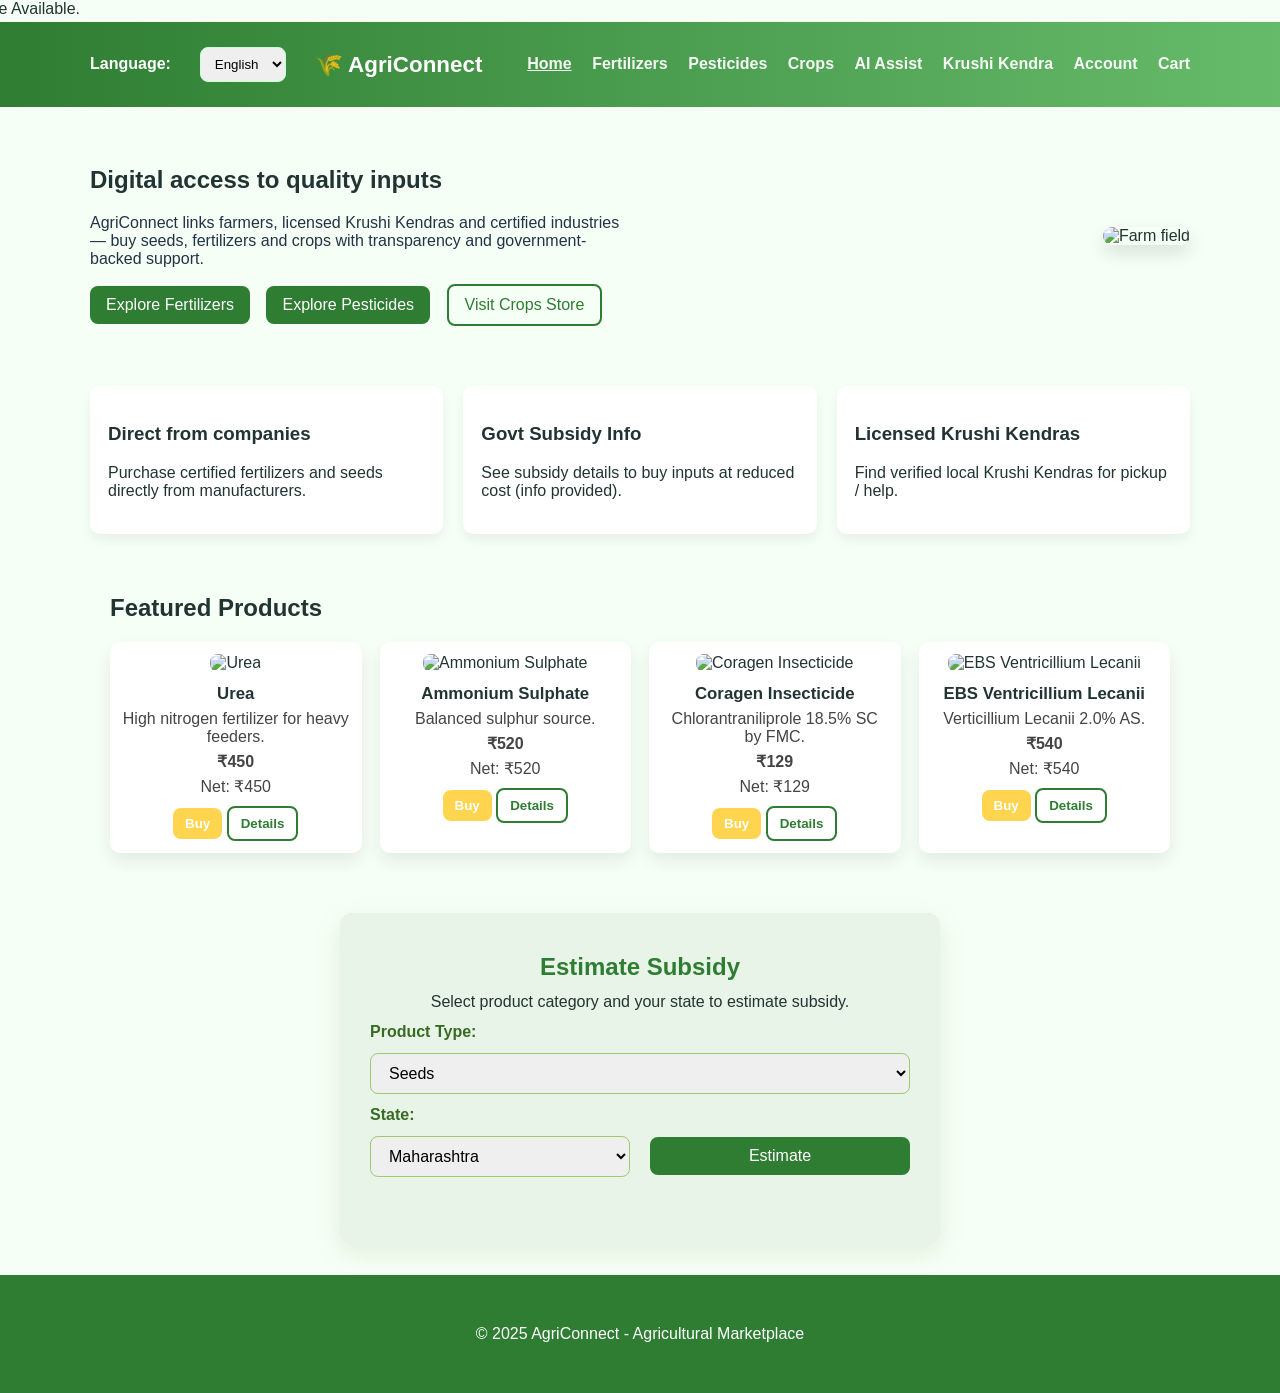
==== index.html @ 607aef21 "Add files via upload" ====
<!DOCTYPE html>
<html lang="en">

<head>
    <meta charset="utf-8" />
    <meta name="viewport" content="width=device-width,initial-scale=1" />
    <title>AgriConnect — Home</title>
    <link rel="stylesheet" href="style.css" />
    <script src="script.js" defer></script>
</head>

<body>

    <marquee direction="right" data-en="Offers are Available." data-hi="ऑफर उपलब्ध हैं।">
        Offers are Available.
    </marquee>

    <header class="site-header">
        <div class="container header-inner">
            <h4>Language:</h4>
            <select id="language-select" class="language-select">
                <option value="en">English</option>
                <option value="hi">हिंदी</option>
            </select>
            <h1 class="logo">🌾 AgriConnect</h1>
            <nav class="main-nav">
                <a href="index.html">Home</a>
                <a href="fertilizers.html">Fertilizers</a>
                <a href="pesticides.html">Pesticides</a>
                <a href="crops.html">Crops</a>
                <a href="disease.html">AI Assist</a>
                <a href="krushikendra.html">Krushi Kendra</a>
                <a href="account.html">Account</a>
                <a href="cart.html">Cart</a>
            </nav>
        </div>
    </header>

    <main>
        <section class="hero container">
            <div class="hero-left">
                <h2 data-en="Digital access to quality inputs" data-hi="गुणवत्तापूर्ण इनपुट तक डिजिटल पहुंच">Digital
                    access to quality inputs</h2>
                <p class="lead"
                    data-en="AgriConnect links farmers, licensed Krushi Kendras and certified industries — buy seeds, fertilizers and crops with transparency and government-backed support."
                    data-hi="एग्रीकनेक्ट किसानों, लाइसेंस प्राप्त कृषि केंद्रों और प्रमाणित उद्योगों को जोड़ता है — बीज, उर्वरक और फसलें पारदर्शिता और सरकारी समर्थन के साथ खरीदें।">
                    AgriConnect links farmers, licensed Krushi Kendras and certified industries — buy seeds, fertilizers
                    and crops with transparency and government-backed support.
                </p>
                <div class="cta-row">
                    <a class="btn" href="fertilizers.html">Explore Fertilizers</a>
                    <a class="btn" href="pesticides.html">Explore Pesticides</a>
                    <a class="btn outline" href="crops.html">Visit Crops Store</a>
                </div>
            </div>
            <div class="hero-right">
                <img src="farmfiled.jpg" alt="Farm field" />
            </div>
        </section>

        <section class="features container">
            <div class="feature">
                <h3 data-en="Direct from companies" data-hi="कंपनियों से सीधे">Direct from companies</h3>
                <p data-en="Purchase certified fertilizers and seeds directly from manufacturers."
                    data-hi="प्रमाणित उर्वरक और बीज सीधे निर्माताओं से खरीदें।">Purchase certified fertilizers and seeds
                    directly from manufacturers.</p>
            </div>
            <div class="feature">
                <h3 data-en="Govt Subsidy Info" data-hi="सरकारी सब्सिडी जानकारी">Govt Subsidy Info</h3>
                <p data-en="See subsidy details to buy inputs at reduced cost (info provided)."
                    data-hi="कम लागत पर इनपुट खरीदने के लिए सब्सिडी विवरण देखें (जानकारी प्रदान की गई)।">See subsidy
                    details to buy inputs at reduced cost (info provided).</p>
            </div>
            <div class="feature">
                <h3 data-en="Licensed Krushi Kendras" data-hi="लाइसेंस प्राप्त कृषि केंद्र">Licensed Krushi Kendras</h3>
                <p data-en="Find verified local Krushi Kendras for pickup / help."
                    data-hi="पिकअप / मदद के लिए सत्यापित स्थानीय कृषि केंद्र खोजें।">Find verified local Krushi Kendras
                    for pickup / help.</p>
            </div>
        </section>


        <!-- New Product Listing Section -->
        <section class="products container" aria-label="Products">
            <h2>Featured Products</h2>
            <div id="product-grid" class="grid grid-4" tabindex="0">
                <!-- Products will be dynamically rendered here by JavaScript -->
            </div>

            <!-- New Product Listing Section -->
            <template id="product-template">
                <article class="card product" tabindex="0">
                    <img class="product-img" src="" alt="" />
                    <h3 class="product-title"></h3>
                    <p class="product-meta"></p>
                    <p class="price">₹0</p>
                    <p class="net-price"></p>
                    <div class="card-actions">
                        <button class="btn-buy btn" type="button" aria-label="Buy product">Buy</button>
                        <button class="btn-details btn outline" type="button" aria-label="View details">Details</button>
                    </div>
                </article>
            </template>
        </section>

        <!-- Subsidy Estimator Section -->
        <section class="subsidy-estimator container" aria-label="Subsidy Estimator">
            <h2 data-en="Estimate Subsidy" data-hi="सब्सिडी का अनुमान लगाएं">Estimate Subsidy</h2>
            <form id="subsidy-form" aria-describedby="subsidy-instructions">
                <div id="subsidy-instructions" data-en="Select product category and your state to estimate subsidy."
                    data-hi="सब्सिडी का अनुमान लगाने के लिए उत्पाद श्रेणी और अपनी राज्य चुनें।">Select product category
                    and your state to estimate subsidy.</div>
                <label for="prod-type" data-en="Product Type:" data-hi="उत्पाद प्रकार:">Product Type:</label>
                <select id="prod-type" name="prod-type" required>
                    <option value="seeds" selected>Seeds</option>
                    <option value="fertiliser">Fertilizer</option>
                    <option value="pesticide">Pesticide</option>
                </select>

                <label for="state" data-en="State:" data-hi="राज्य:">State:</label>
                <select id="state" name="state" required>
                    <option value="maharashtra" selected>Maharashtra</option>
                    <option value="karnataka">Karnataka</option>
                    <option value="uttarpradesh">Uttar Pradesh</option>
                    <option value="tamilnadu">Tamil Nadu</option>
                </select>
                <button class="btn" type="submit" data-en="Estimate" data-hi="अनुमान">Estimate</button>
            </form>
            <div id="subsidy-result" aria-live="polite" class="subsidy-result-container"></div>
        </section>
    </main>

    <!-- Product Details Modal -->
    <div id="detailsModal" class="modal" aria-hidden="true">
        <div class="modal-content">
            <button class="modal-close" onclick="closeModal()">✕</button>
            <img id="modalImg" src="" alt="" />
            <div class="modal-body">
                <h3 id="modalName"></h3>
                <p id="modalDesc"></p>
                <p class="price" id="modalPrice"></p>
                <button class="btn" onclick="buyItem()">Buy</button>
                <button class="btn cart-btn" style="margin-left: 10px;">Add to Cart</button>
            </div>
        </div>
    </div>

    <footer class="site-footer">
        <div class="container">
            <p>© 2025 AgriConnect - Agricultural Marketplace</p>
        </div>
    </footer>
</body>

</html>
---- style.css ----
/* Reset & base */
* {
    box-sizing: border-box;
}

body {
    margin: 0;
    font-family: Arial, Helvetica, sans-serif;
    background: #f6fff6;
    color: #233;
}

.container {
    max-width: 1100px;
    margin: 0 auto;
    padding: 20px;
}

/* Header / Nav */
.site-header {
    background: linear-gradient(90deg, #2e7d32, #66bb6a);
    color: #fff;
}

.header-inner {
    display: flex;
    align-items: center;
    justify-content: space-between;
    gap: 20px;
    padding: 12px 0;
}

.logo {
    margin: 0;
    font-size: 1.4rem;
}

.main-nav a {
    color: white;
    text-decoration: none;
    margin-left: 16px;
    font-weight: 600;
    opacity: 0.95;
}

.main-nav a.active {
    text-decoration: underline;
}

.main-nav a:hover {
    opacity: 1;
}

/* Hero */
.hero {
    display: flex;
    gap: 30px;
    align-items: center;
    padding: 40px 0;
}

.hero-left {
    flex: 1;
}

.hero-right {
    flex: 1;
    text-align: right;
}

.hero-right img {
    width: 90%;
    border-radius: 12px;
    box-shadow: 0 8px 18px rgba(0, 0, 0, 0.12);
}

.lead {
    color: #234;
    margin-top: 8px;
}

/* Buttons */
.btn {
    display: inline-block;
    background: #2e7d32;
    color: #fff;
    padding: 10px 16px;
    border-radius: 8px;
    text-decoration: none;
}

.btn.outline {
    background: transparent;
    border: 2px solid #2e7d32;
    color: #2e7d32;
}

.cta-row .btn+.btn {
    margin-left: 12px;
}

/* Features */
.features {
    display: flex;
    gap: 20px;
    justify-content: space-between;
    padding: 20px 0;
}

.feature {
    flex: 1;
    background: #fff;
    padding: 18px;
    border-radius: 10px;
    box-shadow: 0 6px 12px rgba(0, 0, 0, 0.06);
}

/* Page Head */
.page-head {
    display: flex;
    align-items: center;
    justify-content: space-between;
    gap: 12px;
    padding: 18px 0;
}

.tools {
    display: flex;
    gap: 10px;
    align-items: center;
}

/* Inputs & selects */
input[type="search"],
select {
    padding: 8px 10px;
    border-radius: 8px;
    border: 1px solid #cfd;
}

/* Grid layout helpers */
.grid {
    display: grid;
    gap: 18px;
    margin: 20px 0;
}

.grid-4 {
    grid-template-columns: repeat(4, 1fr);
}

.grid-3 {
    grid-template-columns: repeat(3, 1fr);
}

.grid-2 {
    grid-template-columns: repeat(2, 1fr);
}

/* Cards */
.card {
    background: #fff;
    border-radius: 10px;
    padding: 12px;
    box-shadow: 0 8px 18px rgba(0, 0, 0, 0.08);
    text-align: center;
    transition: transform .18s ease, background .18s;
}

.card img {
    width: 100%;
    height: 160px;
    object-fit: cover;
    border-radius: 8px;
}

.card h3 {
    margin: 12px 0 6px;
    font-size: 1.05rem;
}

.card p {
    margin: 6px 0;
    color: #444;
}

.card:hover {
    transform: translateY(-6px);
}

/* Price & actions */
.price {
    color: #2e7d32;
    font-weight: 700;
    margin-top: 8px;
}

.card-actions {
    margin-top: 10px;
}

.card-actions button {
    background: #ffd54f;
    border: none;
    padding: 8px 12px;
    border-radius: 8px;
    cursor: pointer;
    font-weight: 700;
}

/* Modal */
.modal {
    position: fixed;
    inset: 0;
    display: none;
    align-items: center;
    justify-content: center;
    background: rgba(0, 0, 0, 0.5);
    z-index: 50;
    padding: 20px;
}

.modal[aria-hidden="false"] {
    display: flex;
}

.modal-content {
    background: #fff;
    width: min(900px, 96%);
    border-radius: 12px;
    display: flex;
    gap: 18px;
    padding: 18px;
    align-items: flex-start;
    position: relative;
}

.modal-content img {
    width: 40%;
    border-radius: 8px;
    object-fit: cover;
}

.modal-body {
    flex: 1;
    text-align: left;
}

.modal-close {
    background: transparent;
    border: none;
    font-size: 20px;
    position: absolute;
    right: 30px;
    top: 20px;
    cursor: pointer;
    color: #333;
}

.modal-actions {
    display: flex;
    gap: 10px;
    justify-content: center;
    margin-top: 20px;
}

.btn-buy {
    background: #2e7d32;
    color: #fff;
    border: none;
    padding: 10px 16px;
    border-radius: 8px;
    cursor: pointer;
    font-weight: 600;
}

.btn-buy:hover {
    background: #1b5e20;
}

.btn-add-cart {
    background: #ff9800;
    color: #fff;
    border: none;
    padding: 10px 16px;
    border-radius: 8px;
    cursor: pointer;
    font-weight: 600;
}

.btn-add-cart:hover {
    background: #e68900;
}

/* New colorful login popup style */
.colorful-login-popup {
    position: fixed;
    top: 50%;
    left: 50%;
    transform: translate(-50%, -50%);
    background: linear-gradient(135deg, #66bb6a, #a5d6a7);
    padding: 2.5rem;
    border-radius: 20px;
    box-shadow: 0 8px 25px rgba(0, 0, 0, 0.3);
    z-index: 10000;
    width: 320px;
    color: #1b5e20;
    font-family: 'Segoe UI', Tahoma, Geneva, Verdana, sans-serif;
    box-sizing: border-box;
}

.colorful-login-popup h2 {
    margin-top: 0;
    margin-bottom: 1rem;
    font-weight: 700;
    font-size: 1.8rem;
    text-align: center;
    text-shadow: 1px 1px 2px #388e3c;
}

.colorful-login-popup form {
    display: flex;
    flex-direction: column;
    gap: 0.8rem;
}

.colorful-login-popup label {
    font-weight: 600;
}

.colorful-login-popup input[type="text"] {
    padding: 0.5rem;
    border-radius: 12px;
    border: 2px solid #2e7d32;
    outline: none;
    font-size: 1rem;
    transition: border-color 0.3s ease;
}

.colorful-login-popup input[type="text"]:focus {
    border-color: #81c784;
    box-shadow: 0 0 6px #81c784;
}

.colorful-login-popup button[type="submit"] {
    background-color: #2e7d32;
    color: white;
    padding: 0.75rem;
    border: none;
    border-radius: 12px;
    font-size: 1.1rem;
    font-weight: 700;
    cursor: pointer;
    margin-top: 1rem;
    transition: background-color 0.3s ease;
}

.colorful-login-popup button[type="submit"]:hover {
    background-color: #1b5e20;
}

/* Close button style for popup */
.popup-close-btn {
    display: block;
    width: 100%;
    background-color: #a5d6a7;
    color: #1b5e20;
    border: none;
    padding: 0.7rem;
    border-radius: 12px;
    font-weight: 600;
    cursor: pointer;
    margin-top: 1rem;
    transition: background-color 0.3s ease;
    box-shadow: 0 3px 8px rgba(0, 0, 0, 0.2);
    text-align: center;
}

.popup-close-btn:hover {
    background-color: #81c784;
}


/* Footer */
.site-footer {
    background: #2e7d32;
    color: #fff;
    padding: 14px 0;
    margin-top: 30px;
    text-align: center;
}

/* Responsive */
@media (max-width: 1000px) {
    .grid-4 {
        grid-template-columns: repeat(3, 1fr);
    }

    .hero-right img {
        width: 100%;
    }
}

@media (max-width: 760px) {

    .grid-4,
    .grid-3 {
        grid-template-columns: repeat(2, 1fr);
    }

    .grid-2 {
        grid-template-columns: 1fr;
    }

    .hero {
        flex-direction: column;
        text-align: center;
    }

    .hero-right {
        order: -1;
    }

    .header-inner {
        flex-direction: column;
        gap: 12px;
    }

    .modal-content {
        flex-direction: column;
    }

    .modal-content img {
        width: 100%;
    }
}

@media (max-width:420px) {

    .grid-4,
    .grid-3 {
        grid-template-columns: 1fr;
    }
}

.farmer-details-section {
    background: linear-gradient(135deg, #a5d6a7, #66bb6a);
    padding: 2rem 2.5rem;
    border-radius: 16px;
    box-shadow: 0 8px 20px rgba(46, 125, 50, 0.3);
    color: #1b3c17;
    margin-top: 2rem;
}

.farmer-details-section h2 {
    font-size: 2rem;
    font-weight: 700;
    color: #234d20;
    margin-bottom: 1.5rem;
    text-align: center;
    text-shadow: 1px 1px 2px #4caf50;
}

.farmer-details-section form {
    display: grid;
    grid-template-columns: 1fr 1fr;
    gap: 1.2rem 3rem;
}

.farmer-details-section .form-group {
    display: flex;
    flex-direction: column;
}

.farmer-details-section label {
    font-weight: 600;
    margin-bottom: 0.4rem;
    color: #2e7d32;
}

.farmer-details-section input[type="text"],
.farmer-details-section input[type="email"],
.farmer-details-section input[type="tel"],
.farmer-details-section input[type="date"],
.farmer-details-section select,
.farmer-details-section textarea,
.farmer-details-section input[type="file"] {
    padding: 0.5rem 0.8rem;
    font-size: 1rem;
    border: 2px solid #4caf50;
    border-radius: 12px;
    outline: none;
    transition: border-color 0.3s ease, box-shadow 0.3s ease;
}

.farmer-details-section input[type="text"]:focus,
.farmer-details-section input[type="email"]:focus,
.farmer-details-section input[type="tel"]:focus,
.farmer-details-section input[type="date"]:focus,
.farmer-details-section select:focus,
.farmer-details-section textarea:focus,
.farmer-details-section input[type="file"]:focus {
    border-color: #81c784;
    box-shadow: 0 0 8px #81c784;
}

.farmer-details-section textarea {
    resize: vertical;
    min-height: 4.5rem;
}

.farmer-details-section .button-group {
    grid-column: 1 / -1;
    display: flex;
    justify-content: center;
    gap: 1.5rem;
    margin-top: 1.5rem;
}

.btn-save,
.btn-edit {
    cursor: pointer;
    padding: 0.75rem 2.5rem;
    border: none;
    border-radius: 12px;
    font-size: 1.1rem;
    font-weight: 700;
    transition: background-color 0.3s ease;
    color: white;
    box-shadow: 0 4px 12px rgba(46, 125, 50, 0.4);
}

.btn-save {
    background-color: #2e7d32;
}

.btn-save:hover {
    background-color: #1b5e20;
}

.btn-edit {
    background-color: #81c784;
    color: #1b3c17;
}

.btn-edit:hover {
    background-color: #519657;
    color: white;
}

/* Farmer details display styles */
#farmer-details-display {
    margin-top: 2rem;
    display: flex;
    gap: 2rem;
    flex-wrap: wrap;
    justify-content: center;
    align-items: flex-start;
}

/* Container for the farmer image */
.farmer-image-container {
    flex: 0 0 180px;
    max-width: 180px;
    height: 220px;
    border-radius: 12px;
    overflow: hidden;
    box-shadow: 0 8px 16px rgba(46, 125, 50, 0.3);
    border: 3px solid #4caf50;
}

.farmer-image-container img {
    width: 100%;
    height: 100%;
    object-fit: cover;
    display: block;
}



/* Responsive for smaller screens */
@media (max-width: 720px) {
    .farmer-details-section form {
        grid-template-columns: 1fr;
    }

    #farmer-details-display {
        flex-direction: column;
        align-items: center;
    }

    .farmer-details-container {
        grid-template-columns: 1fr;
        width: 100%;
    }
}




/* Subsidy Estimator Styles */
.subsidy-estimator {
    background: #e8f4e8;
    padding: 20px 30px;
    border-radius: 12px;
    margin: 20px auto;
    max-width: 600px;
    box-shadow: 0 8px 24px rgba(114, 145, 67, 0.15);
}

.subsidy-estimator h2 {
    color: #2e7d32;
    font-weight: 700;
    margin-bottom: 12px;
    text-align: center;
}

.subsidy-estimator form {
    display: flex;
    flex-wrap: wrap;
    gap: 12px 20px;
    justify-content: center;
    align-items: center;
}

.subsidy-estimator label {
    flex: 0 0 100%;
    font-weight: 600;
    color: #386b22;
}

.subsidy-estimator select,
.subsidy-estimator button {
    flex: 1 1 140px;
    padding: 10px 14px;
    border: 1px solid #9ccc6d;
    border-radius: 8px;
    font-size: 1rem;
    cursor: pointer;
    transition: border-color 0.3s ease;
}

.subsidy-estimator select:focus,
.subsidy-estimator button:hover {
    border-color: #519657;
    outline: none;
}

.subsidy-estimator button {
    background-color: #2e7d32;
    color: white;
    border: none;
}

#subsidy-result {
    margin-top: 16px;
    font-weight: 600;
    text-align: center;
    color: #315a11;
    min-height: 2rem;
}

/* Additional info containers for AI advice, subsidy, Krushi Kendra */
.additional-info-container {
    display: grid;
    grid-template-columns: repeat(3, 1fr);
    gap: 20px;
    margin-top: 20px;
}

.info-box {
    width: 100%;
    padding: 15px;
    border: 1px solid #ddd;
    border-radius: 8px;
    background-color: #f9f9f9;
    box-shadow: 0 2px 4px rgba(0, 0, 0, 0.1);
}

.info-box h3 {
    margin-top: 0;
    color: #2e7d32;
}
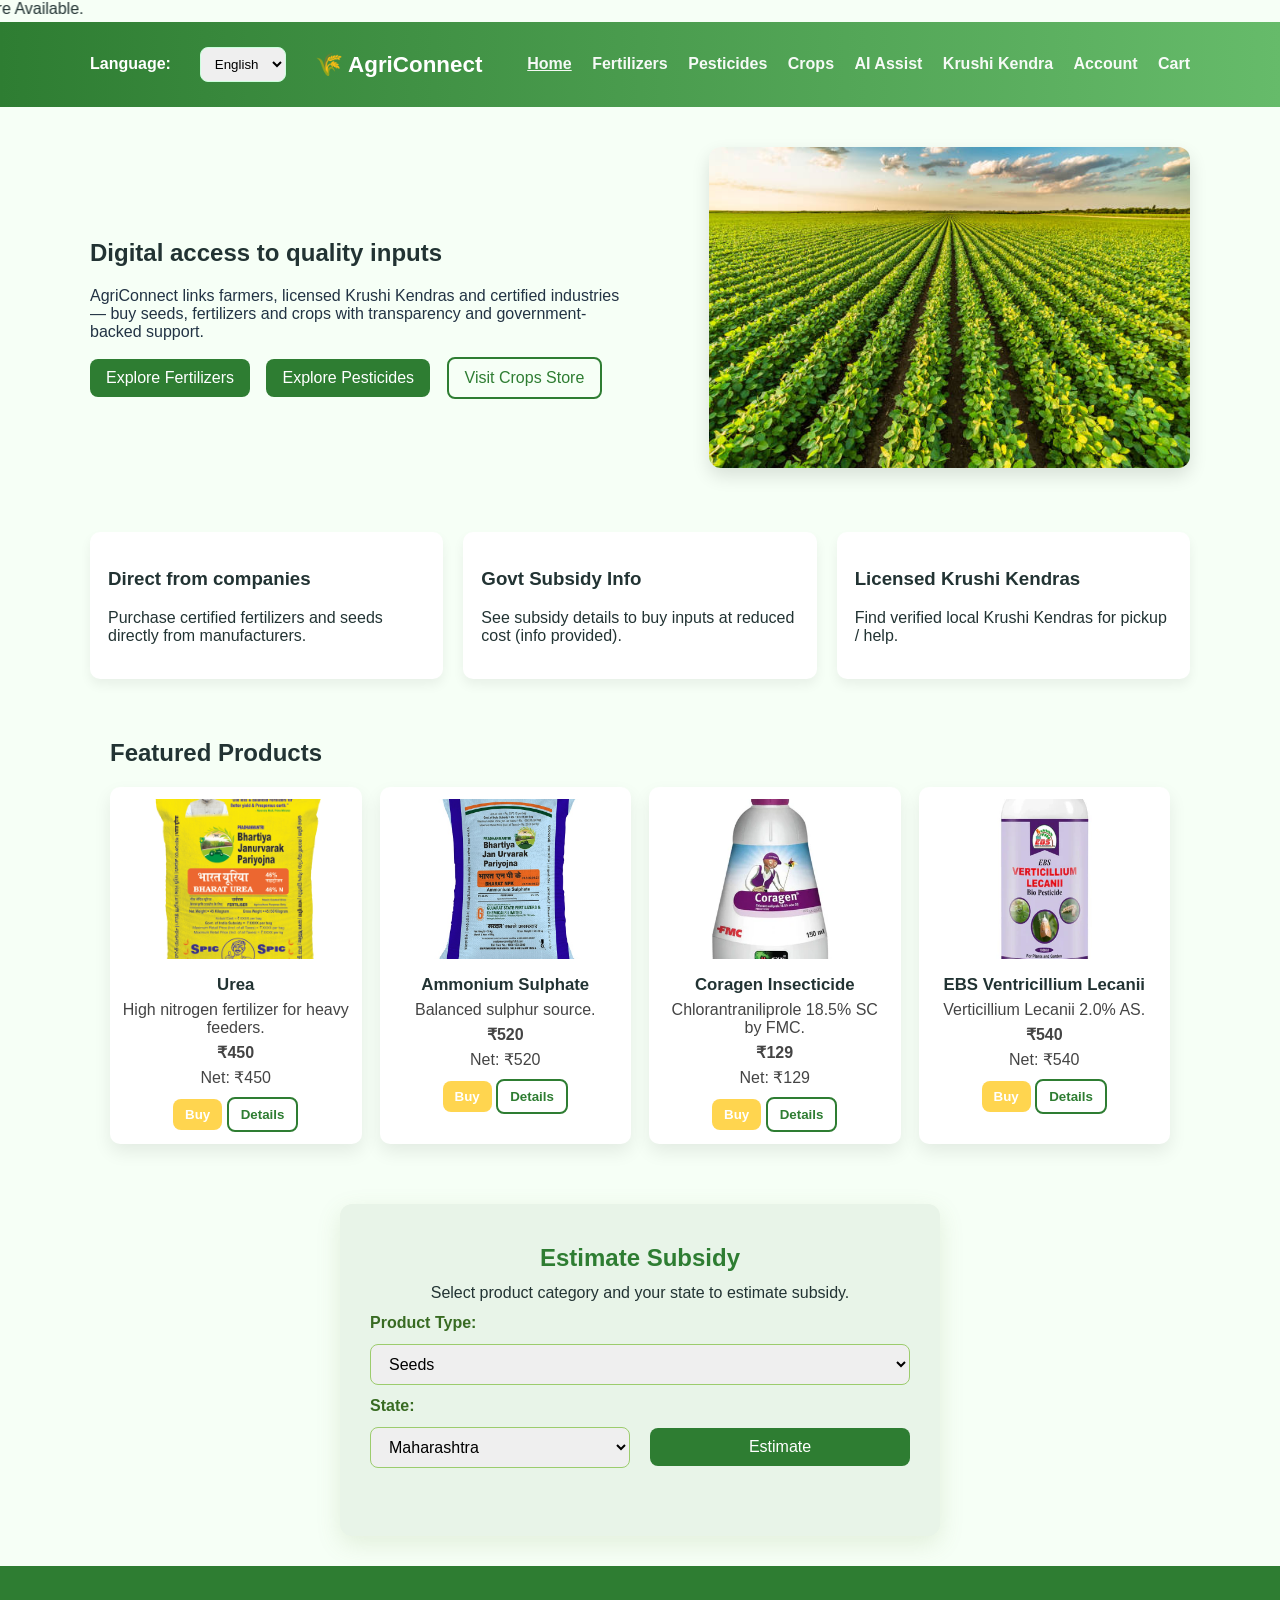
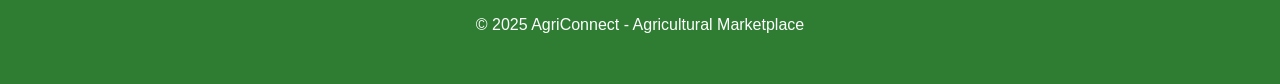
==== commit 3a1b4943: "Update index.html" ====
--- a/index.html
+++ b/index.html
@@ -54,7 +54,7 @@
                 </div>
             </div>
             <div class="hero-right">
-                <img src="farmfiled.jpg" alt="Farm field" />
+                <img src="images\farmfiled.jpg" alt="Farm field" />
             </div>
         </section>
 
@@ -152,4 +152,4 @@
     </footer>
 </body>
 
-</html>+</html>
